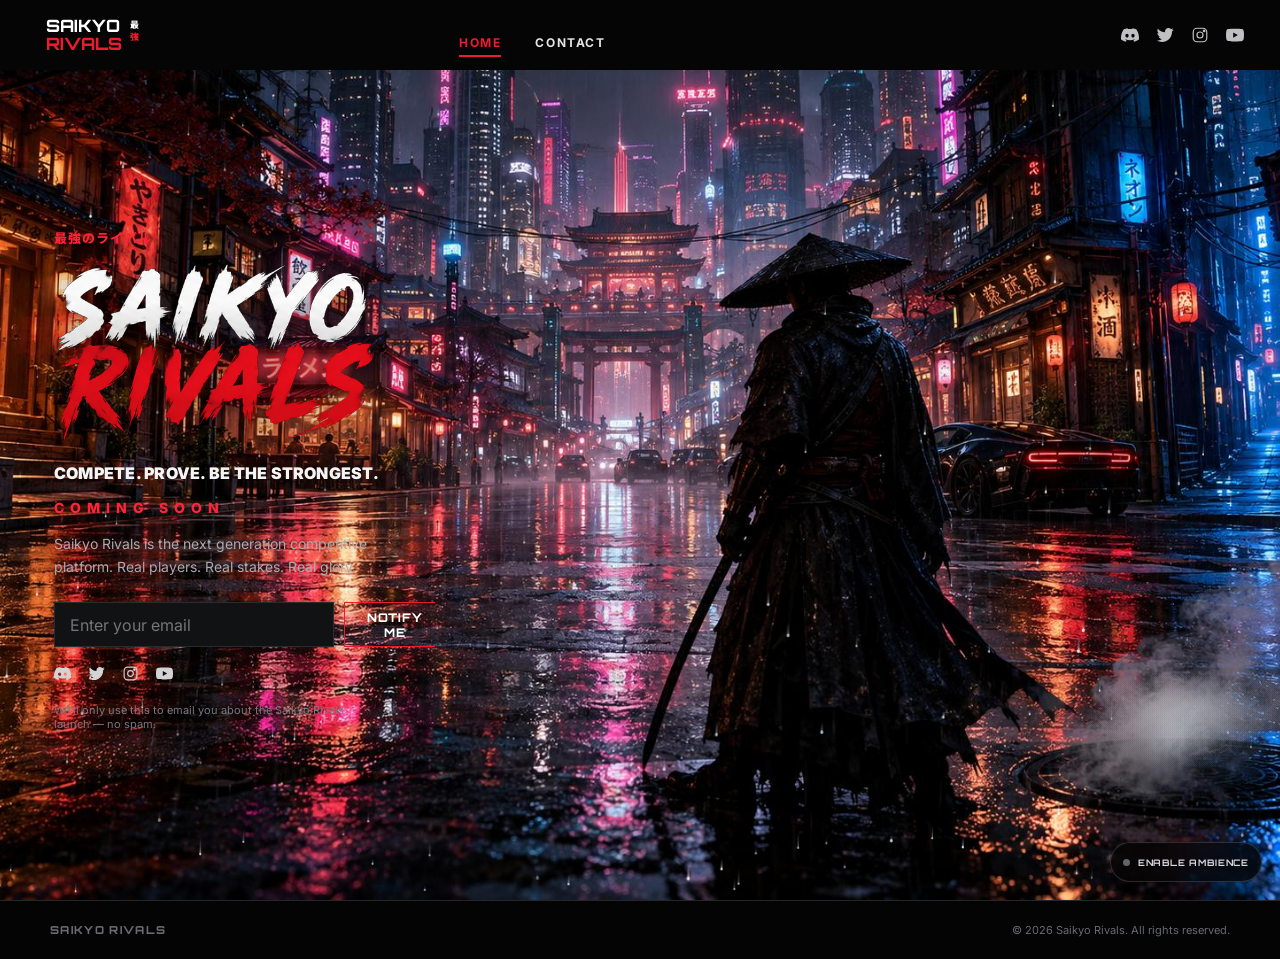
==== index.html @ 0d0c872d "Use burgundy dead-tube red neon failures" ====
<!DOCTYPE html>
<html lang="en">
<head>
<meta name="google-site-verification" content="t-XnEfJI1fDgk562H7WZoyQpV3RBqhFiQuw1V41y5tQ" />

<meta charset="UTF-8">
<meta name="viewport" content="width=device-width,initial-scale=1.0">
<title>Saikyo Rivals — Coming Soon</title>
<link rel="icon" href="/favicon.ico" sizes="any">
<link rel="icon" type="image/png" sizes="32x32" href="/favicon-32x32.png">
<link rel="icon" type="image/png" sizes="16x16" href="/favicon-16x16.png">
<link rel="apple-touch-icon" sizes="180x180" href="/apple-touch-icon.png">
<meta name="description" content="Saikyo Rivals is the next generation competitive platform. Compete. Prove. Be the strongest.">
<link rel="canonical" href="https://saikyo-rivals.com/">
<meta property="og:type" content="website"><meta property="og:title" content="Saikyo Rivals — Coming Soon"><meta property="og:description" content="Compete. Prove. Be the strongest."><meta property="og:image" content="https://saikyo-rivals.com/hero-bg.jpg?v=4571c171"><meta property="og:url" content="https://saikyo-rivals.com/">
<link rel="preconnect" href="https://fonts.googleapis.com"><link rel="preconnect" href="https://fonts.gstatic.com" crossorigin>
<link href="https://fonts.googleapis.com/css2?family=Inter:wght@400;500;600;700;800;900&family=Noto+Sans+JP:wght@700;900&family=Orbitron:wght@600;700;800;900&display=swap" rel="stylesheet">
<style>
:root{--bg:#040404;--panel:#050505;--white:#f5f5f5;--muted:#9b9ca2;--red:#ed1b2f;--red2:#ff2439;--line:#25262a}
*{box-sizing:border-box}html,body{margin:0;min-height:100%;background:var(--bg);color:var(--white)}body{font-family:Inter,system-ui,sans-serif;overflow-x:hidden}a{color:inherit;text-decoration:none}button,input{font:inherit}
.page{min-height:100svh;background:#050505;position:relative;overflow:hidden}.topbar{height:70px;display:grid;grid-template-columns:34% 66%;align-items:center;position:relative;z-index:20;background:#050505}.brand-mini{padding-left:46px;display:flex;align-items:flex-start;gap:8px;font-family:Orbitron,sans-serif;font-weight:800;line-height:.88;font-size:17px}.brand-mini .words{display:flex;flex-direction:column}.brand-mini .saikyo{color:#fff}.brand-mini .rivals{color:var(--red);margin-top:3px}.brand-mini .jp{font-family:'Noto Sans JP',sans-serif;font-size:9px;line-height:1.35;color:#fff}.brand-mini .jp span{display:block;color:var(--red)}
.nav-wrap{height:100%;display:flex;align-items:center;justify-content:space-between;padding:0 36px 0 24px}.nav{display:flex;gap:34px;align-items:center}.nav a{font-size:12px;font-weight:700;letter-spacing:.13em;text-transform:uppercase;color:#e4e4e6;padding:25px 0 10px;position:relative}.nav a.active{color:var(--red)}.nav a.active:after{content:"";position:absolute;left:0;right:0;bottom:3px;height:2px;background:var(--red)}.social{display:flex;gap:17px}.social a{color:#d5d5d8;opacity:.9;display:flex}.social a:hover{color:var(--red2);opacity:1}.social svg{width:18px;height:18px}
.hero{min-height:calc(100svh - 70px);display:grid;grid-template-columns:34% 66%;position:relative}.left{background:transparent;position:relative;z-index:8;padding:0 54px;display:flex;flex-direction:column;justify-content:center;overflow:hidden}.kanji-side{position:absolute;left:9px;top:9%;font-family:'Noto Sans JP';writing-mode:vertical-rl;color:rgba(227,27,46,.12);font-weight:900;font-size:18px;letter-spacing:.12em}.kanji-big{position:absolute;left:15px;top:28%;font-family:'Noto Sans JP';color:rgba(227,27,46,.08);font-size:43px;font-weight:900}
.kicker{font-family:'Noto Sans JP';font-size:13px;letter-spacing:.08em;color:var(--red2);font-weight:800;margin:0 0 14px}.wordmark{width:min(445px,100%);display:block;margin:0 0 20px;filter:drop-shadow(0 7px 18px rgba(0,0,0,.42))}.tagline{font-weight:900;font-size:16px;letter-spacing:.015em;margin:0 0 16px}.coming{color:var(--red2);font-size:14px;letter-spacing:.43em;font-weight:800;margin:0 0 17px;text-transform:uppercase}.copy{font-size:14px;line-height:1.6;color:#a8abb3;max-width:425px;margin:0 0 24px}.notify{display:flex;gap:10px;max-width:420px}.notify input{height:45px;flex:1;background:#111214;border:1px solid #2a2b2f;color:#fff;padding:0 15px;outline:none}.notify input:focus{border-color:var(--red)}.notify button{height:45px;padding:0 22px;background:transparent;color:#fff;border:1px solid var(--red);font-family:Orbitron,sans-serif;font-size:12px;font-weight:800;letter-spacing:.06em;cursor:pointer}.notify button:hover{background:rgba(237,27,47,.13);box-shadow:0 0 18px rgba(237,27,47,.24)}.left-social{display:flex;gap:17px;margin-top:18px;color:#d3d3d6}.left-social span:hover,.left-social a:hover{color:var(--red2)}.left-social svg{width:17px;height:17px}.fine{font-size:11px;color:#777980;margin-top:17px}.success{display:none;font-size:12px;color:#d5d6d9;margin-top:12px;border-left:2px solid var(--red);padding-left:10px}.success.show{display:block}
.right{position:relative;overflow:hidden;background:#08090b}@media(min-width:981px){.left{grid-column:1;grid-row:1}.right{grid-column:1/-1;grid-row:1}}.photo{position:absolute;inset:0;width:100%;height:100%;object-fit:cover;object-position:56% 31%;transform:scale(1.004)}.scrim{position:absolute;inset:0;background:linear-gradient(90deg,rgba(5,5,5,.97) 0%,rgba(5,5,5,.84) 15%,rgba(5,5,5,.5) 30%,rgba(5,5,5,.12) 44%,rgba(5,5,5,0) 56%),linear-gradient(180deg,rgba(0,0,0,.06),rgba(0,0,0,.05) 62%,rgba(0,0,0,.2));pointer-events:none}.rain-canvas{position:absolute;inset:0;width:100%;height:100%;pointer-events:none;z-index:4}.mist{position:absolute;left:8%;right:8%;bottom:3%;height:17%;background:radial-gradient(ellipse at center,rgba(190,205,215,.12),transparent 70%);filter:blur(24px);z-index:3;animation:mist 11s ease-in-out infinite alternate}.reflection-shimmer{position:absolute;left:0;right:0;bottom:0;height:31%;z-index:5;pointer-events:none;background:linear-gradient(90deg,transparent 3%,rgba(255,32,68,.12) 18%,transparent 31%,rgba(67,176,255,.12) 46%,transparent 60%,rgba(255,16,74,.16) 78%,transparent 96%);mix-blend-mode:screen;filter:blur(6px);opacity:.65;animation:shimmer 3.6s ease-in-out infinite alternate}
.neon-layer{position:absolute;inset:0;pointer-events:none;z-index:6;overflow:hidden}
.neon-sign{position:absolute}
.neon-character{position:absolute;top:0;width:25%;height:100%;overflow:visible}
.neon-glow{position:absolute;inset:-8% -10%;will-change:opacity}
.neon-glow{opacity:.48;background:radial-gradient(ellipse at 50% 50%,var(--nc) 0%,var(--nc) 31%,transparent 76%);mix-blend-mode:screen;filter:blur(2px) brightness(1.2);transition:opacity 40ms linear}
.neon-dead-tube{position:absolute;inset:10% 8%;opacity:0;border-radius:38% 42% 40% 44%;background:radial-gradient(ellipse at 50% 50%,rgba(77,18,24,.98) 0%,rgba(65,13,19,.96) 38%,rgba(49,10,15,.88) 58%,transparent 74%);mix-blend-mode:multiply;filter:saturate(.72) brightness(.72);transition:opacity 70ms linear;will-change:opacity}
.neon-character.is-off .neon-glow{opacity:0}.neon-character.is-off .neon-dead-tube{opacity:1}
.neon-character.is-flickering .neon-glow{animation:neonElectricalFlicker 340ms steps(1,end)}
.neon-character.is-flickering .neon-dead-tube{animation:neonDeadTubeFlicker 340ms steps(1,end)}
@keyframes neonElectricalFlicker{0%{opacity:.48}10%{opacity:0}18%{opacity:.52}28%{opacity:.04}36%{opacity:.58}47%{opacity:0}54%{opacity:.54}63%{opacity:.08}72%{opacity:.46}100%{opacity:.48}}
@keyframes neonDeadTubeFlicker{0%,18%,36%,54%,72%,100%{opacity:0}10%,28%,47%{opacity:1}63%{opacity:.78}}
.hat-drips{position:absolute;z-index:7;left:48%;top:22%;width:28%;height:18%;pointer-events:none}.drip{position:absolute;width:3px;height:13px;border-radius:60% 60% 70% 70%;background:linear-gradient(180deg,rgba(225,244,255,.9),rgba(150,206,235,.22));filter:drop-shadow(0 0 4px rgba(190,230,255,.6));opacity:0}.drip:after{content:"";position:absolute;left:-1px;bottom:-4px;width:5px;height:5px;border-radius:50%;background:rgba(205,238,255,.75)}.d1{left:12%;top:40%;animation:drip 2.7s .2s infinite}.d2{left:32%;top:48%;animation:drip 3.1s 1.1s infinite}.d3{left:53%;top:47%;animation:drip 2.5s 1.8s infinite}.d4{left:75%;top:36%;animation:drip 3.4s .7s infinite}.d5{left:91%;top:25%;animation:drip 2.9s 2s infinite}
@keyframes shimmer{0%{transform:translateX(-1%) scaleY(.96);opacity:.48}100%{transform:translateX(1.5%) scaleY(1.05);opacity:.78}}@keyframes mist{from{transform:translateX(-2%);opacity:.18}to{transform:translateX(4%);opacity:.3}}@keyframes drip{0%,66%{opacity:0;transform:translateY(0) scaleY(.5)}69%{opacity:.9}86%{opacity:.78;transform:translateY(34px) scaleY(1.2)}100%{opacity:0;transform:translateY(48px) scaleY(.8)}}@keyframes flickerA{0%,3%,6%,8%,53%,55%,100%{opacity:.95}4%,7%,54%{opacity:.25}57%{opacity:.6}}@keyframes flickerB{0%,62%,65%,68%,100%{opacity:.9}63%,67%{opacity:.2}69%{opacity:.55}}@keyframes flickerC{0%,74%,77%,100%{opacity:.55}75%{opacity:.1}78%{opacity:.4}}
@media(max-width:980px){.topbar{grid-template-columns:1fr;height:66px}.brand-mini{padding-left:22px}.nav-wrap{display:none}.hero{grid-template-columns:1fr;min-height:auto}.left{min-height:58svh;padding:44px 24px 48px}.left:after{display:none}.right{height:58svh}.wordmark{width:min(430px,92vw)}.kanji-side,.kanji-big{display:none}.hat-drips{left:47%;top:22%;width:34%}}
@media(max-width:620px){.left{padding-top:34px}.notify{flex-direction:column}.notify button{width:100%}.tagline{font-size:14px}.right{height:52svh}.hat-drips{left:44%;width:39%}}
.lightning-flash{position:absolute;inset:0;z-index:6;pointer-events:none;opacity:0;mix-blend-mode:screen;background:radial-gradient(circle at 76% 15%,rgba(225,237,255,.42),rgba(205,224,255,.16) 26%,transparent 52%),linear-gradient(180deg,rgba(228,239,255,.19),rgba(202,220,252,.075) 38%,transparent 72%),linear-gradient(90deg,transparent 42%,rgba(195,218,255,.055) 62%,rgba(220,234,255,.11) 100%);will-change:opacity}
.lightning-flash.is-flashing{animation:saikyoLightning .56s ease-out both}
.lightning-flash.is-double{animation:saikyoLightningDouble .88s ease-out both}
@keyframes saikyoLightning{0%,100%{opacity:0}6%{opacity:.16}12%{opacity:.42}19%{opacity:.12}28%{opacity:.25}42%{opacity:.06}}
@keyframes saikyoLightningDouble{0%,100%{opacity:0}5%{opacity:.14}11%{opacity:.38}20%{opacity:.08}31%{opacity:0}43%{opacity:.12}50%{opacity:.30}60%{opacity:.07}74%{opacity:0}}
@media(prefers-reduced-motion:reduce){.reflection-shimmer,.mist,.drip{animation:none}.rain-canvas{opacity:.55}.lightning-flash{opacity:.85}.neon-layer{opacity:.72}}
.strip{position:relative;background:#050505;overflow:hidden;padding:70px 40px 60px}.strip-glow{position:absolute;left:50%;top:0;width:900px;height:340px;transform:translateX(-50%);background:radial-gradient(ellipse at 50% 0%,rgba(255,36,57,.35),rgba(255,36,57,.08) 45%,transparent 75%);pointer-events:none}
.strip-kanji{position:absolute;top:50%;transform:translateY(-50%);font-family:'Noto Sans JP';writing-mode:vertical-rl;font-weight:900;letter-spacing:.1em;color:rgba(227,27,46,.1);pointer-events:none;user-select:none}.strip-kanji-l{left:14px;font-size:88px;width:1.1em;height:2.2em}.strip-kanji-r{right:14px;font-size:58px;width:1.1em;height:3.2em}
.strip-inner{max-width:1180px;margin:0 auto;display:grid;grid-template-columns:repeat(4,1fr);position:relative;z-index:2}
.strip-item{padding:0 28px;text-align:center;position:relative}.strip-item+.strip-item:before{content:"";position:absolute;left:0;top:6px;bottom:6px;width:1px;background:var(--line)}
.strip-icon{width:64px;height:64px;color:var(--red2);margin:0 auto 16px;display:block}
.strip-item h3{margin:0 0 8px;font-size:14px;font-weight:800;letter-spacing:.09em;text-transform:uppercase;color:#fff}
.strip-item p{margin:0;font-size:12.5px;line-height:1.55;color:var(--muted)}
@media(max-width:820px){.strip{padding:44px 24px}.strip-inner{grid-template-columns:1fr 1fr;row-gap:34px}.strip-item+.strip-item:before{display:none}.strip-kanji{display:none}}
@media(max-width:480px){.strip-inner{grid-template-columns:1fr}}

.manhole-steam{position:absolute;left:64.1%;top:73.5%;width:11%;height:18%;z-index:7;pointer-events:none;overflow:visible;filter:blur(.2px)}
.steam-wisp{position:absolute;bottom:0;left:50%;width:32%;height:70%;opacity:0;border-radius:50%;background:radial-gradient(ellipse at 50% 75%,rgba(220,232,236,.24) 0%,rgba(202,218,224,.14) 30%,rgba(185,204,211,.06) 52%,transparent 74%);filter:blur(7px);mix-blend-mode:screen;transform-origin:50% 100%;will-change:transform,opacity}
.steam-wisp.s1{margin-left:-28%;animation:steamRiseA 5.8s ease-out infinite}
.steam-wisp.s2{margin-left:-4%;width:27%;height:62%;animation:steamRiseB 6.7s 1.8s ease-out infinite}
.steam-wisp.s3{margin-left:-40%;width:24%;height:58%;animation:steamRiseC 7.4s 3.7s ease-out infinite}
@keyframes steamRiseA{0%,12%{opacity:0;transform:translate3d(0,8%,0) scale(.62,.45)}22%{opacity:.34}62%{opacity:.18;transform:translate3d(-18%,-48%,0) scale(1.05,1.3)}100%{opacity:0;transform:translate3d(18%,-108%,0) scale(1.45,1.8)}}
@keyframes steamRiseB{0%,10%{opacity:0;transform:translate3d(0,10%,0) scale(.55,.42)}24%{opacity:.28}64%{opacity:.16;transform:translate3d(22%,-52%,0) scale(1.08,1.34)}100%{opacity:0;transform:translate3d(-12%,-112%,0) scale(1.5,1.9)}}
@keyframes steamRiseC{0%,14%{opacity:0;transform:translate3d(0,8%,0) scale(.58,.44)}28%{opacity:.24}66%{opacity:.14;transform:translate3d(-12%,-46%,0) scale(1.02,1.28)}100%{opacity:0;transform:translate3d(24%,-102%,0) scale(1.42,1.76)}}
@media(prefers-reduced-motion:reduce){.steam-wisp{animation:none!important;opacity:.08}}
.site-footer{background:#040404;border-top:1px solid var(--line);padding:22px 40px}
.footer-inner{max-width:1180px;margin:0 auto;display:flex;justify-content:space-between;align-items:center;flex-wrap:wrap;gap:10px}
.footer-brand{font-family:Orbitron,sans-serif;font-weight:800;font-size:11px;letter-spacing:.12em;color:#6a6b70}
.footer-copy{font-size:11px;color:#6a6b70}
@media(max-width:480px){.footer-inner{flex-direction:column;text-align:center}}

</style>
<link rel="stylesheet" href="smoke-v2.css">
<link rel="stylesheet" href="ambient.css">
<link rel="preload" as="image" href="/contact-background-clean.webp?v=d5654cda">
</head>
<body>
<div class="page">
<header class="topbar">
<a class="brand-mini" href="/" aria-label="Saikyo Rivals home"><span class="words"><span class="saikyo">SAIKYO</span><span class="rivals">RIVALS</span></span><span class="jp">最<span>強</span></span></a>
<div class="nav-wrap"><nav class="nav" aria-label="Main navigation"><a class="active" href="/" aria-current="page">Home</a><a href="/contact.html?scene=v7&art=d5654cda">Contact</a></nav><div class="social"><a href="#" aria-label="Discord"><svg viewBox="0 0 24 24" fill="currentColor"><path d="M20.317 4.369a19.79 19.79 0 0 0-4.885-1.515.074.074 0 0 0-.079.037c-.21.375-.444.864-.608 1.25a18.27 18.27 0 0 0-5.487 0 12.64 12.64 0 0 0-.617-1.25.077.077 0 0 0-.079-.037A19.736 19.736 0 0 0 3.677 4.37a.07.07 0 0 0-.032.027C.533 9.045-.32 13.579.099 18.057a.082.082 0 0 0 .031.056 19.9 19.9 0 0 0 5.993 3.03.078.078 0 0 0 .084-.028c.462-.63.874-1.295 1.226-1.994a.076.076 0 0 0-.041-.106 13.1 13.1 0 0 1-1.872-.892.077.077 0 0 1-.008-.128c.126-.094.252-.192.372-.291a.074.074 0 0 1 .077-.01c3.928 1.793 8.18 1.793 12.061 0a.073.073 0 0 1 .078.01c.12.099.246.198.373.292a.077.077 0 0 1-.006.127 12.3 12.3 0 0 1-1.873.892.076.076 0 0 0-.04.107c.36.698.772 1.362 1.225 1.993a.076.076 0 0 0 .084.028 19.84 19.84 0 0 0 6.002-3.03.077.077 0 0 0 .032-.055c.5-5.177-.838-9.673-3.548-13.66a.06.06 0 0 0-.031-.028ZM8.02 15.331c-1.182 0-2.157-1.085-2.157-2.419 0-1.333.955-2.418 2.157-2.418 1.211 0 2.176 1.094 2.157 2.418 0 1.334-.955 2.419-2.157 2.419Zm7.974 0c-1.183 0-2.157-1.085-2.157-2.419 0-1.333.955-2.418 2.157-2.418 1.21 0 2.176 1.094 2.157 2.418 0 1.334-.946 2.419-2.157 2.419Z"/></svg></a><a href="https://x.com/saikyorivals" target="_blank" rel="noopener" aria-label="X"><svg viewBox="0 0 24 24" fill="currentColor"><path d="M23.643 4.937c-.835.37-1.732.62-2.675.733.962-.576 1.7-1.49 2.048-2.578-.9.534-1.897.922-2.958 1.13-.85-.904-2.06-1.47-3.4-1.47-2.572 0-4.658 2.086-4.658 4.66 0 .364.042.718.12 1.06-3.873-.195-7.304-2.05-9.602-4.868-.4.69-.63 1.49-.63 2.342 0 1.616.823 3.043 2.072 3.878-.764-.025-1.482-.234-2.11-.583v.06c0 2.257 1.605 4.14 3.737 4.568-.392.106-.803.162-1.227.162-.3 0-.593-.028-.877-.082.593 1.85 2.313 3.198 4.352 3.234-1.595 1.25-3.604 1.995-5.786 1.995-.376 0-.747-.022-1.112-.065 2.062 1.323 4.51 2.093 7.14 2.093 8.57 0 13.255-7.098 13.255-13.254 0-.2-.005-.402-.014-.602.91-.658 1.7-1.477 2.323-2.41z"/></svg></a><a href="https://instagram.com/saikyorivals" target="_blank" rel="noopener" aria-label="Instagram"><svg viewBox="0 0 24 24" fill="none" stroke="currentColor" stroke-width="1.6"><rect x="3" y="3" width="18" height="18" rx="5"/><circle cx="12" cy="12" r="4"/><circle cx="17.5" cy="6.5" r="1"/></svg></a><a href="#" aria-label="YouTube"><svg viewBox="0 0 24 24" fill="currentColor"><path d="M23.5 6.2a3 3 0 0 0-2.1-2.1C19.6 3.5 12 3.5 12 3.5s-7.6 0-9.4.6A3 3 0 0 0 .5 6.2 31.6 31.6 0 0 0 0 12a31.6 31.6 0 0 0 .5 5.8 3 3 0 0 0 2.1 2.1c1.8.6 9.4.6 9.4.6s7.6 0 9.4-.6a3 3 0 0 0 2.1-2.1A31.6 31.6 0 0 0 24 12a31.6 31.6 0 0 0-.5-5.8ZM9.6 15.5V8.5L15.8 12l-6.2 3.5Z"/></svg></a></div></div>
</header>
<main class="hero">
<section class="left">
<div class="kanji-side">最高</div><div class="kanji-big">最</div>
<p class="kicker">最強のライバル</p>
<img class="wordmark" src="wordmark.png" alt="Saikyo Rivals">
<p class="tagline">COMPETE. PROVE. BE THE STRONGEST.</p>
<p class="coming">COMING SOON</p>
<p class="copy">Saikyo Rivals is the next generation competitive platform. Real players. Real stakes. Real glory.</p>
<form class="notify" id="notifyForm"><input id="emailInput" type="email" autocomplete="email" placeholder="Enter your email" aria-label="Email address" required><button type="submit">NOTIFY ME</button></form>
<div class="left-social"><span><svg viewBox="0 0 24 24" fill="currentColor"><path d="M20.317 4.369a19.79 19.79 0 0 0-4.885-1.515.074.074 0 0 0-.079.037c-.21.375-.444.864-.608 1.25a18.27 18.27 0 0 0-5.487 0 12.64 12.64 0 0 0-.617-1.25.077.077 0 0 0-.079-.037A19.736 19.736 0 0 0 3.677 4.37a.07.07 0 0 0-.032.027C.533 9.045-.32 13.579.099 18.057a.082.082 0 0 0 .031.056 19.9 19.9 0 0 0 5.993 3.03.078.078 0 0 0 .084-.028c.462-.63.874-1.295 1.226-1.994a.076.076 0 0 0-.041-.106 13.1 13.1 0 0 1-1.872-.892.077.077 0 0 1-.008-.128c.126-.094.252-.192.372-.291a.074.074 0 0 1 .077-.01c3.928 1.793 8.18 1.793 12.061 0a.073.073 0 0 1 .078.01c.12.099.246.198.373.292a.077.077 0 0 1-.006.127 12.3 12.3 0 0 1-1.873.892.076.076 0 0 0-.04.107c.36.698.772 1.362 1.225 1.993a.076.076 0 0 0 .084.028 19.84 19.84 0 0 0 6.002-3.03.077.077 0 0 0 .032-.055c.5-5.177-.838-9.673-3.548-13.66a.06.06 0 0 0-.031-.028ZM8.02 15.331c-1.182 0-2.157-1.085-2.157-2.419 0-1.333.955-2.418 2.157-2.418 1.211 0 2.176 1.094 2.157 2.418 0 1.334-.955 2.419-2.157 2.419Zm7.974 0c-1.183 0-2.157-1.085-2.157-2.419 0-1.333.955-2.418 2.157-2.418 1.21 0 2.176 1.094 2.157 2.418 0 1.334-.946 2.419-2.157 2.419Z"/></svg></span><a href="https://x.com/saikyorivals" target="_blank" rel="noopener" aria-label="X"><svg viewBox="0 0 24 24" fill="currentColor"><path d="M23.643 4.937c-.835.37-1.732.62-2.675.733.962-.576 1.7-1.49 2.048-2.578-.9.534-1.897.922-2.958 1.13-.85-.904-2.06-1.47-3.4-1.47-2.572 0-4.658 2.086-4.658 4.66 0 .364.042.718.12 1.06-3.873-.195-7.304-2.05-9.602-4.868-.4.69-.63 1.49-.63 2.342 0 1.616.823 3.043 2.072 3.878-.764-.025-1.482-.234-2.11-.583v.06c0 2.257 1.605 4.14 3.737 4.568-.392.106-.803.162-1.227.162-.3 0-.593-.028-.877-.082.593 1.85 2.313 3.198 4.352 3.234-1.595 1.25-3.604 1.995-5.786 1.995-.376 0-.747-.022-1.112-.065 2.062 1.323 4.51 2.093 7.14 2.093 8.57 0 13.255-7.098 13.255-13.254 0-.2-.005-.402-.014-.602.91-.658 1.7-1.477 2.323-2.41z"/></svg></a><a href="https://instagram.com/saikyorivals" target="_blank" rel="noopener" aria-label="Instagram"><svg viewBox="0 0 24 24" fill="none" stroke="currentColor" stroke-width="1.6"><rect x="3" y="3" width="18" height="18" rx="5"/><circle cx="12" cy="12" r="4"/><circle cx="17.5" cy="6.5" r="1"/></svg></a><span><svg viewBox="0 0 24 24" fill="currentColor"><path d="M23.5 6.2a3 3 0 0 0-2.1-2.1C19.6 3.5 12 3.5 12 3.5s-7.6 0-9.4.6A3 3 0 0 0 .5 6.2 31.6 31.6 0 0 0 0 12a31.6 31.6 0 0 0 .5 5.8 3 3 0 0 0 2.1 2.1c1.8.6 9.4.6 9.4.6s7.6 0 9.4-.6a3 3 0 0 0 2.1-2.1A31.6 31.6 0 0 0 24 12a31.6 31.6 0 0 0-.5-5.8ZM9.6 15.5V8.5L15.8 12l-6.2 3.5Z"/></svg></span></div>
<p class="fine">We'll only use this to email you about the Saikyo Rivals launch — no spam.</p>
<p class="success" id="formSuccess">Thanks — you're on the list! We'll email you when Saikyo Rivals launches.</p>
</section>
<section class="right" aria-label="Rain-soaked Neo-Tokyo street with a lone ronin">
<img class="photo" src="hero-bg.jpg?v=4571c171" alt="A silhouetted ronin in a rain-soaked neon city street">
<div class="neon-layer" aria-hidden="true">
<div class="neon-sign neon-sign--red" data-neon="red-ramen" data-sx="24.15" data-sy="33.35" data-sw="7.10" data-sh="4.35" style="--nc:#ff3a45">
    <span class="neon-character" style="left:0%"><span class="neon-dead-tube"></span><span class="neon-glow"></span></span>
    <span class="neon-character" style="left:25%"><span class="neon-dead-tube"></span><span class="neon-glow"></span></span>
    <span class="neon-character" style="left:50%"><span class="neon-dead-tube"></span><span class="neon-glow"></span></span>
    <span class="neon-character" style="left:75%"><span class="neon-dead-tube"></span><span class="neon-glow"></span></span>
  </div>
</div>

<div class="hat-drips" aria-hidden="true"><i class="drip d1"></i><i class="drip d2"></i><i class="drip d3"></i><i class="drip d4"></i><i class="drip d5"></i></div>
<div class="lightning-flash" aria-hidden="true"></div>
<div class="manhole-steam" aria-hidden="true"><i class="steam-wisp s1"></i><i class="steam-wisp s2"></i><i class="steam-wisp s3"></i></div>
<canvas id="rainCanvas" class="rain-canvas" aria-hidden="true"></canvas>
<button id="ambientSoundToggle" class="sound-toggle" type="button" aria-pressed="false"><span class="sound-dot" aria-hidden="true"></span><span class="sound-label">Enable ambience</span></button>
</section>
</main>
</div>
<footer class="site-footer">
<div class="footer-inner">
<span class="footer-brand">SAIKYO RIVALS</span>
<span class="footer-copy">© <span id="year">2026</span> Saikyo Rivals. All rights reserved.</span>
</div>
</footer>
<script>
document.getElementById('year').textContent=new Date().getFullYear();
const form=document.getElementById('notifyForm'),success=document.getElementById('formSuccess'),emailInput=document.getElementById('emailInput'),notifyBtn=form.querySelector('button');const NOTIFY_URL='https://script.google.com/macros/s/AKfycbyeswUX3bjvkjU8Dl_DephK_klTOfjk7kUVhUxCraN10cBIfr-KHHYQ0Ab0NCW-UrZpbw/exec';form.addEventListener('submit',e=>{e.preventDefault();const email=emailInput.value.trim();if(!email)return;notifyBtn.disabled=true;fetch(NOTIFY_URL,{method:'POST',body:new URLSearchParams({email})}).then(r=>r.json()).then(data=>{if(data.result==='success'){success.textContent="Thanks — you're on the list! We'll email you when Saikyo Rivals launches.";success.classList.add('show');form.reset();}else{success.textContent='Something went wrong — please try again.';success.classList.add('show');}}).catch(()=>{success.textContent='Something went wrong — please check your connection and try again.';success.classList.add('show');}).finally(()=>{notifyBtn.disabled=false;});});
const reduced=false;
if(!reduced){
const rain=document.getElementById('rainCanvas'),rc=rain.getContext('2d');let W=0,H=0,dpr=1,drops=[];
function resize(){const r=rain.getBoundingClientRect();dpr=Math.min(window.devicePixelRatio||1,2);W=r.width;H=r.height;rain.width=W*dpr;rain.height=H*dpr;rain.style.width=W+'px';rain.style.height=H+'px';rc.setTransform(dpr,0,0,dpr,0,0);drops=Array.from({length:Math.max(120,Math.round(W/7))},()=>makeDrop(true));}
function makeDrop(initial=false){return{x:Math.random()*W,y:initial?Math.random()*H:-20-Math.random()*H*.25,len:5+Math.random()*12,w:.7+Math.random()*1.3,s:300+Math.random()*520,alpha:.18+Math.random()*.52,wind:-22-Math.random()*18};}
let last=performance.now();function frame(now){const dt=Math.min((now-last)/1000,.035);last=now;rc.clearRect(0,0,W,H);
for(let i=0;i<drops.length;i++){let d=drops[i];d.y+=d.s*dt;d.x+=d.wind*dt;if(d.y>H){drops[i]=makeDrop(false);d=drops[i]}if(d.x<-20)d.x=W+10;
const g=rc.createLinearGradient(d.x,d.y-d.len,d.x,d.y);g.addColorStop(0,'rgba(190,225,245,0)');g.addColorStop(.55,`rgba(210,238,255,${d.alpha*.45})`);g.addColorStop(1,`rgba(230,248,255,${d.alpha})`);rc.strokeStyle=g;rc.lineWidth=d.w;rc.lineCap='round';rc.beginPath();rc.moveTo(d.x-d.wind*.012,d.y-d.len);rc.lineTo(d.x,d.y);rc.stroke();rc.fillStyle=`rgba(235,250,255,${Math.min(.8,d.alpha+.18)})`;rc.beginPath();rc.ellipse(d.x,d.y,Math.max(.8,d.w*.75),Math.max(1.2,d.w),0,0,Math.PI*2);rc.fill();}
requestAnimationFrame(frame)}resize();window.addEventListener('resize',resize);requestAnimationFrame(frame);
}
</script>
<script>
(() => {
  
  const flash = document.querySelector('.right .lightning-flash');
  if (!flash) return;
  let timer = 0;
  const schedule = () => {
    const delay = 9000 + Math.random() * 15000;
    timer = window.setTimeout(() => {
      flash.classList.remove('is-flashing','is-double');
      void flash.offsetWidth;
      flash.classList.add(Math.random() < .32 ? 'is-double' : 'is-flashing');
      window.setTimeout(() => {
        flash.classList.remove('is-flashing','is-double');
        schedule();
      }, 950);
    }, delay);
  };
  schedule();
  window.addEventListener('pagehide', () => window.clearTimeout(timer), {once:true});
})();
</script>
<script>
(() => {
  const stage=document.querySelector('.right'),photo=document.querySelector('.photo'),layer=document.querySelector('.neon-layer');
  if(!stage||!photo||!layer)return;
  const signs=[...layer.querySelectorAll('[data-neon]')];
  const OBJ_POS_X=.56,OBJ_POS_Y=.31,IMG_SCALE=1.004;
  function layoutNeon(){
    const cw=stage.clientWidth,ch=stage.clientHeight,iw=photo.naturalWidth,ih=photo.naturalHeight;
    if(!cw||!ch||!iw||!ih)return;
    const scale=Math.max(cw/iw,ch/ih)*IMG_SCALE,dw=iw*scale,dh=ih*scale;
    const offsetX=(cw-dw)*OBJ_POS_X,offsetY=(ch-dh)*OBJ_POS_Y;
    signs.forEach(el=>{
      const sx=parseFloat(el.dataset.sx)/100,sy=parseFloat(el.dataset.sy)/100,sw=parseFloat(el.dataset.sw)/100,sh=parseFloat(el.dataset.sh)/100;
      const signLeft=offsetX+sx*dw,signTop=offsetY+sy*dh,signWidth=sw*dw,signHeight=sh*dh;
      el.style.left=signLeft+'px';el.style.top=signTop+'px';el.style.width=signWidth+'px';el.style.height=signHeight+'px';
    });
  }
  const relayoutNeon=()=>requestAnimationFrame(()=>requestAnimationFrame(layoutNeon));
  if(photo.complete&&photo.naturalWidth)relayoutNeon();else photo.addEventListener('load',relayoutNeon,{once:true});
  window.addEventListener('resize',relayoutNeon);
  window.addEventListener('orientationchange',relayoutNeon);
  window.visualViewport?.addEventListener('resize',relayoutNeon);
  document.addEventListener('visibilitychange',relayoutNeon);
  const wait=ms=>new Promise(r=>setTimeout(r,ms));
  const random=(min,max)=>Math.floor(Math.random()*(max-min+1))+min;
  function pickCharacters(el,count){
    const pool=[...el.querySelectorAll('.neon-character')],picked=[];
    while(pool.length&&picked.length<count)picked.push(pool.splice(random(0,pool.length-1),1)[0]);
    return picked;
  }
  async function characterFailure(el,count){
    const targets=pickCharacters(el,count);
    if(!targets.length)return;
    window.saikyoAmbient?.neon?.('flicker');
    targets.forEach(char=>char.classList.add('is-flickering'));
    await wait(340);
    targets.forEach(char=>char.classList.remove('is-flickering'));
    window.saikyoAmbient?.neon?.('off');
    targets.forEach(char=>char.classList.add('is-off'));
    await wait(random(500,1450));
    window.saikyoAmbient?.neon?.('ignite');
    targets.forEach(char=>char.classList.remove('is-off'));
  }
  async function wholeFailure(el){
    const targets=[...el.querySelectorAll('.neon-character')];
    window.saikyoAmbient?.neon?.('flicker');
    targets.forEach(char=>char.classList.add('is-flickering'));
    await wait(320);
    targets.forEach(char=>char.classList.remove('is-flickering'));
    window.saikyoAmbient?.neon?.('off');
    targets.forEach(char=>char.classList.add('is-off'));
    await wait(random(750,1850));
    window.saikyoAmbient?.neon?.('ignite');
    targets.forEach(char=>char.classList.remove('is-off'));
    await wait(90);
    targets.forEach(char=>char.classList.add('is-off'));
    await wait(70);
    targets.forEach(char=>char.classList.remove('is-off'));
  }
  function schedule(el){
    let firstRun=true;
    const run=async()=>{
      await wait(firstRun?random(2200,4200):random(9000,24000));
      firstRun=false;
      if(document.hidden)return run();
      const roll=Math.random();
      if(roll<.65)await characterFailure(el,1);
      else if(roll<.90)await characterFailure(el,2);
      else await wholeFailure(el);
      run();
    };
    run();
  }
  signs.forEach(schedule);
})();
</script>
<script src="ambient.js?v=10" defer></script>
<script src="smoke.js?v=10" defer></script>
<style>
/* Travel toward East Alley, then blend into its ACTUAL new destination image. */
#contact-travel{
  position:fixed;inset:0;z-index:999;background:#03060b url('/hero-bg.jpg?v=4571c171') center/cover no-repeat;
  pointer-events:none;opacity:0;transform:scale(1);transform-origin:76% 54%;
  transition:transform .87s cubic-bezier(.19,.8,.22,1),opacity .2s ease;
}
#contact-travel.is-travelling{opacity:1;transform:scale(3.3)}
#contact-arrival{
  position:fixed;inset:0;z-index:1000;pointer-events:none;opacity:0;
  background-color:#07111d;background-image:var(--saikyo-contact-art,url('/contact-background-clean.webp?v=d5654cda'));background-position:52% 48%;background-size:cover;background-repeat:no-repeat;
  transition:opacity .43s ease;
}
#contact-arrival.is-arriving{opacity:1}
#contact-travel:after{
  content:"EAST ALLEY  /  COMMUNICATIONS";position:absolute;left:64%;top:43%;
  padding:9px 13px;color:#ff98b2;font:800 13px/1.3 Orbitron,sans-serif;letter-spacing:.13em;
  border:1px solid rgba(255,87,132,.7);background:rgba(7,3,15,.75);box-shadow:0 0 38px rgba(255,46,111,.48);
}
@media(max-width:980px){
  .topbar{height:auto;min-height:66px;display:flex;flex-wrap:wrap;gap:8px;padding:12px 18px}
  .brand-mini{padding-left:0}
  .nav-wrap{display:flex;justify-content:flex-start;width:100%;height:auto;padding:0}
  .nav{gap:28px}.nav a{padding:10px 0}
  .social{display:none}
}
@media(prefers-reduced-motion:reduce){#contact-travel,#contact-arrival{display:none!important}}
</style>
<div id="contact-travel" aria-hidden="true"></div>
<div id="contact-arrival" aria-hidden="true"></div>
<script>
(() => {
  const link = document.querySelector('nav a[href^="/contact.html"]');
  const travel = document.getElementById('contact-travel');
  const arrival = document.getElementById('contact-arrival');
  if (!link || !travel || !arrival) return;

  const destinationUrl = '/contact-background-clean.webp?v=d5654cda';
  const destination = new Image();
  destination.decoding = 'async';

  const destinationReady = new Promise((resolve) => {
    let settled = false;
    const finish = (ok) => {
      if (settled) return;
      settled = true;
      resolve(ok);
    };
    destination.onload = async () => {
      try {
        if (destination.decode) await destination.decode();
      } catch (_) {}
      finish(true);
    };
    destination.onerror = () => finish(false);
    destination.src = destinationUrl;
    if (destination.complete && destination.naturalWidth) {
      Promise.resolve(destination.decode ? destination.decode().catch(() => {}) : undefined)
        .then(() => finish(true));
    }
  });

  const wait = (ms) => new Promise((resolve) => window.setTimeout(resolve, ms));

  link.addEventListener('click', async (event) => {
    if (event.button || event.metaKey || event.ctrlKey || event.shiftKey || event.altKey ||
        window.matchMedia('(prefers-reduced-motion: reduce)').matches) return;

    event.preventDefault();
    travel.classList.add('is-travelling');

    // Do not reveal or enter Contact until the approved East Alley image is
    // genuinely available in this browser. A timeout prevents a dead-end if
    // the network request itself fails.
    const [, imageReady] = await Promise.all([
      wait(560),
      Promise.race([destinationReady, wait(4000).then(() => false)])
    ]);

    if (imageReady) {
      arrival.style.backgroundImage = 'url("' + destinationUrl + '")';
      arrival.classList.add('is-arriving');
      await wait(430);
    }

    window.location.assign(link.href);
  });
})();
</script>
</body></html>
---- smoke-v2.css ----
/* The legacy CSS wisp plume is intentionally disabled.
   smoke.js is the single source of the manhole smoke animation so the
   emitter can stay anchored to the source artwork across responsive crops. */
.manhole-steam{display:none!important}
---- ambient.css ----
.sound-toggle{position:absolute;right:18px;bottom:18px;z-index:20;display:flex;align-items:center;gap:8px;min-height:40px;padding:8px 12px;border:1px solid rgba(255,255,255,.15);border-radius:999px;background:rgba(4,4,4,.64);backdrop-filter:blur(12px);color:#d7d7db;font-family:Orbitron,sans-serif;font-size:9px;font-weight:700;letter-spacing:.09em;text-transform:uppercase;cursor:pointer}.sound-toggle:hover{border-color:rgba(255,36,57,.7);color:#fff}.sound-dot{width:7px;height:7px;border-radius:50%;background:#62646b;transition:.2s}.sound-toggle.is-on .sound-dot{background:#ff2439;box-shadow:0 0 13px rgba(255,36,57,.95)}@media(max-width:620px){.sound-toggle{right:11px;bottom:11px}}
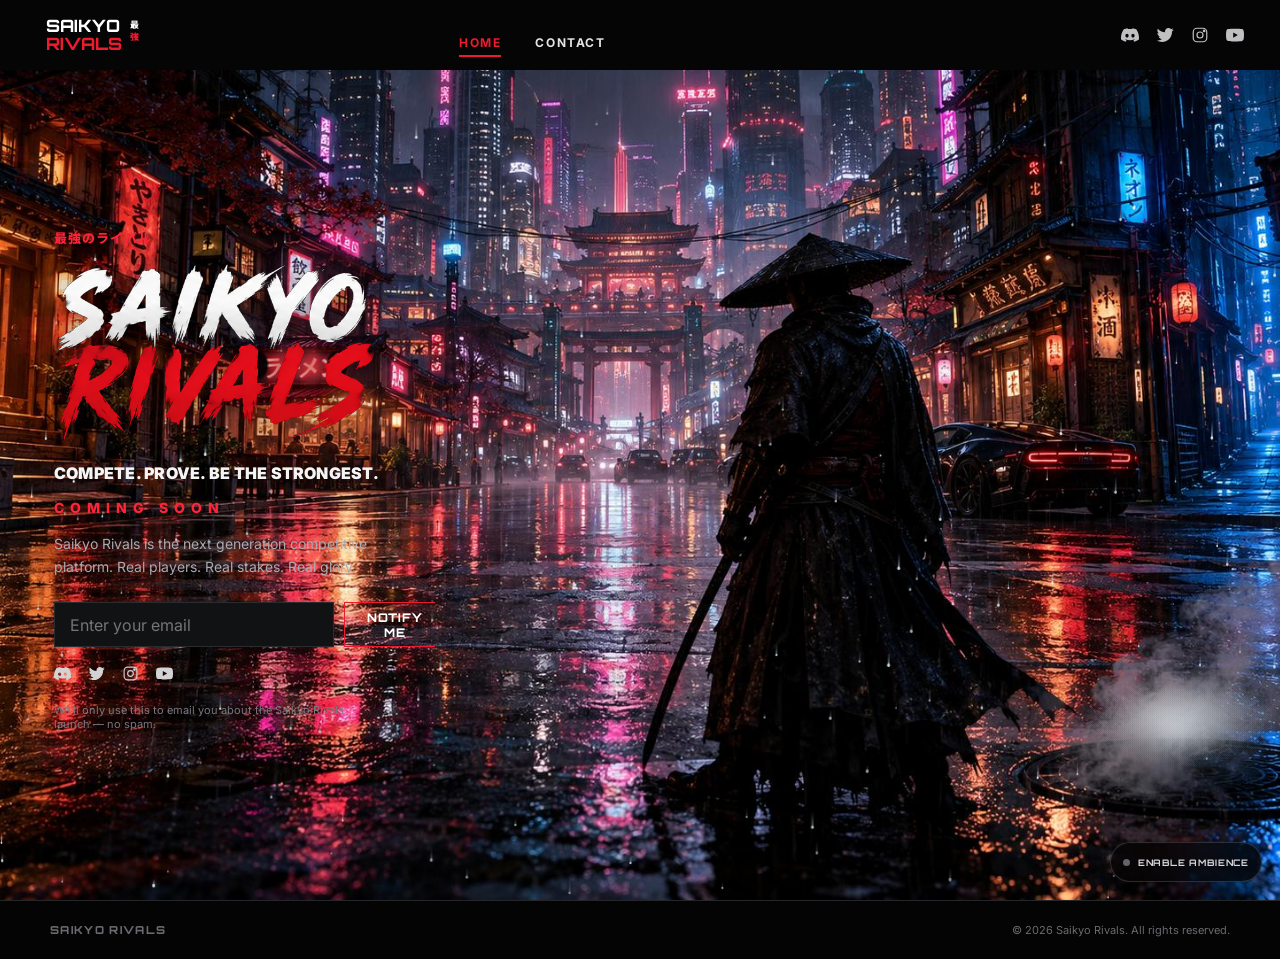
==== commit f98b1cc4: "Darken failed red neon tubes" ====
--- a/index.html
+++ b/index.html
@@ -28,7 +28,7 @@
 .neon-character{position:absolute;top:0;width:25%;height:100%;overflow:visible}
 .neon-glow{position:absolute;inset:-8% -10%;will-change:opacity}
 .neon-glow{opacity:.48;background:radial-gradient(ellipse at 50% 50%,var(--nc) 0%,var(--nc) 31%,transparent 76%);mix-blend-mode:screen;filter:blur(2px) brightness(1.2);transition:opacity 40ms linear}
-.neon-dead-tube{position:absolute;inset:10% 8%;opacity:0;border-radius:38% 42% 40% 44%;background:radial-gradient(ellipse at 50% 50%,rgba(77,18,24,.98) 0%,rgba(65,13,19,.96) 38%,rgba(49,10,15,.88) 58%,transparent 74%);mix-blend-mode:multiply;filter:saturate(.72) brightness(.72);transition:opacity 70ms linear;will-change:opacity}
+.neon-dead-tube{position:absolute;inset:10% 8%;opacity:0;border-radius:38% 42% 40% 44%;background:radial-gradient(ellipse at 50% 50%,rgba(52,10,15,.99) 0%,rgba(34,6,10,.98) 34%,rgba(20,3,6,.95) 56%,transparent 74%);mix-blend-mode:multiply;filter:saturate(.48) brightness(.42);transition:opacity 70ms linear;will-change:opacity}
 .neon-character.is-off .neon-glow{opacity:0}.neon-character.is-off .neon-dead-tube{opacity:1}
 .neon-character.is-flickering .neon-glow{animation:neonElectricalFlicker 340ms steps(1,end)}
 .neon-character.is-flickering .neon-dead-tube{animation:neonDeadTubeFlicker 340ms steps(1,end)}
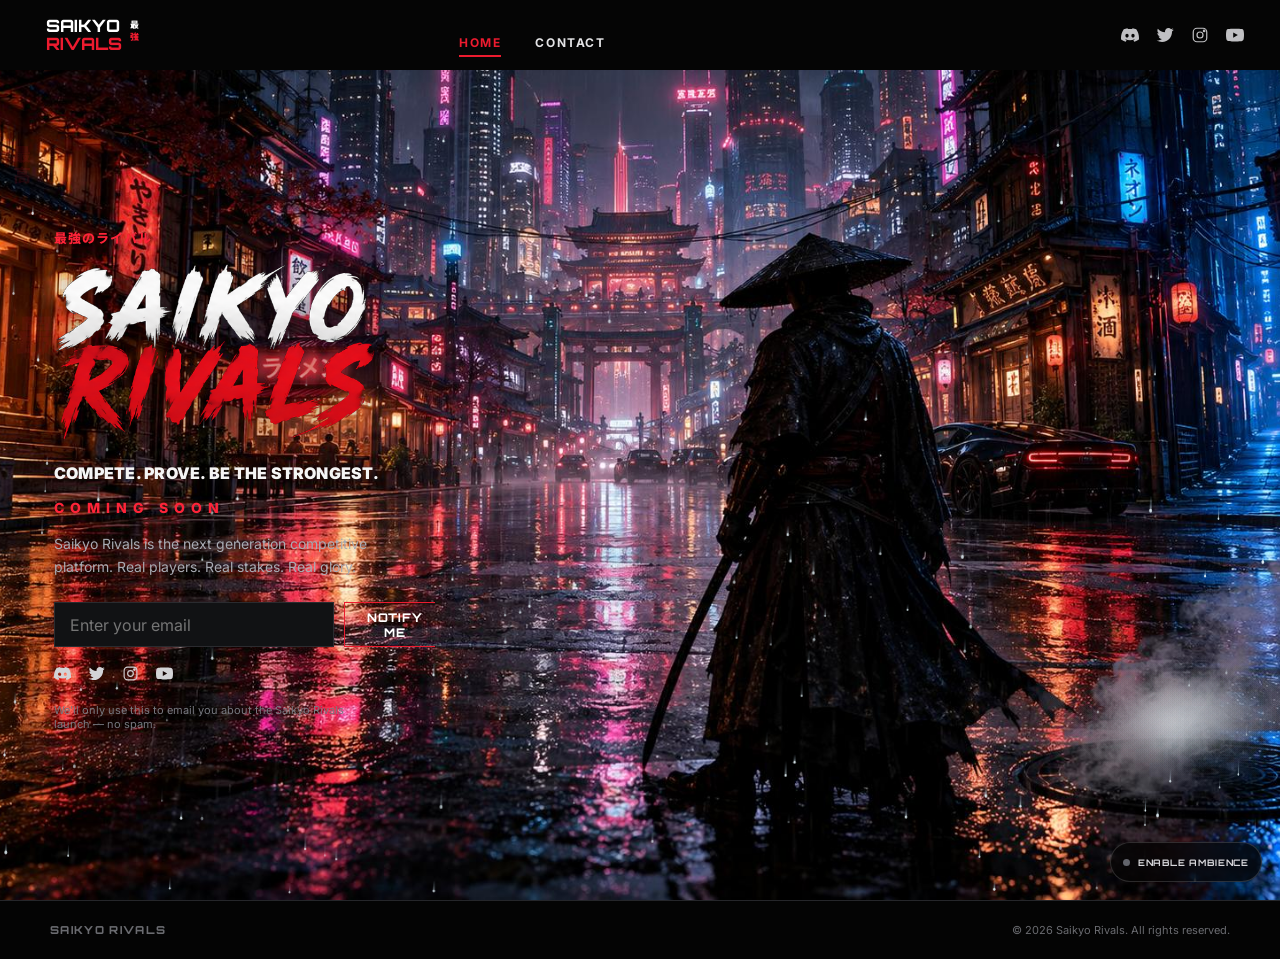
==== commit 24fd84d5: "Restore subtle burgundy neon off state" ====
--- a/index.html
+++ b/index.html
@@ -28,7 +28,7 @@
 .neon-character{position:absolute;top:0;width:25%;height:100%;overflow:visible}
 .neon-glow{position:absolute;inset:-8% -10%;will-change:opacity}
 .neon-glow{opacity:.48;background:radial-gradient(ellipse at 50% 50%,var(--nc) 0%,var(--nc) 31%,transparent 76%);mix-blend-mode:screen;filter:blur(2px) brightness(1.2);transition:opacity 40ms linear}
-.neon-dead-tube{position:absolute;inset:10% 8%;opacity:0;border-radius:38% 42% 40% 44%;background:radial-gradient(ellipse at 50% 50%,rgba(52,10,15,.99) 0%,rgba(34,6,10,.98) 34%,rgba(20,3,6,.95) 56%,transparent 74%);mix-blend-mode:multiply;filter:saturate(.48) brightness(.42);transition:opacity 70ms linear;will-change:opacity}
+.neon-dead-tube{position:absolute;inset:10% 8%;opacity:0;border-radius:38% 42% 40% 44%;background:radial-gradient(ellipse at 50% 50%,rgba(77,18,24,.98) 0%,rgba(65,13,19,.96) 38%,rgba(49,10,15,.88) 58%,transparent 74%);mix-blend-mode:multiply;filter:saturate(.68) brightness(.58);transition:opacity 70ms linear;will-change:opacity}
 .neon-character.is-off .neon-glow{opacity:0}.neon-character.is-off .neon-dead-tube{opacity:1}
 .neon-character.is-flickering .neon-glow{animation:neonElectricalFlicker 340ms steps(1,end)}
 .neon-character.is-flickering .neon-dead-tube{animation:neonDeadTubeFlicker 340ms steps(1,end)}
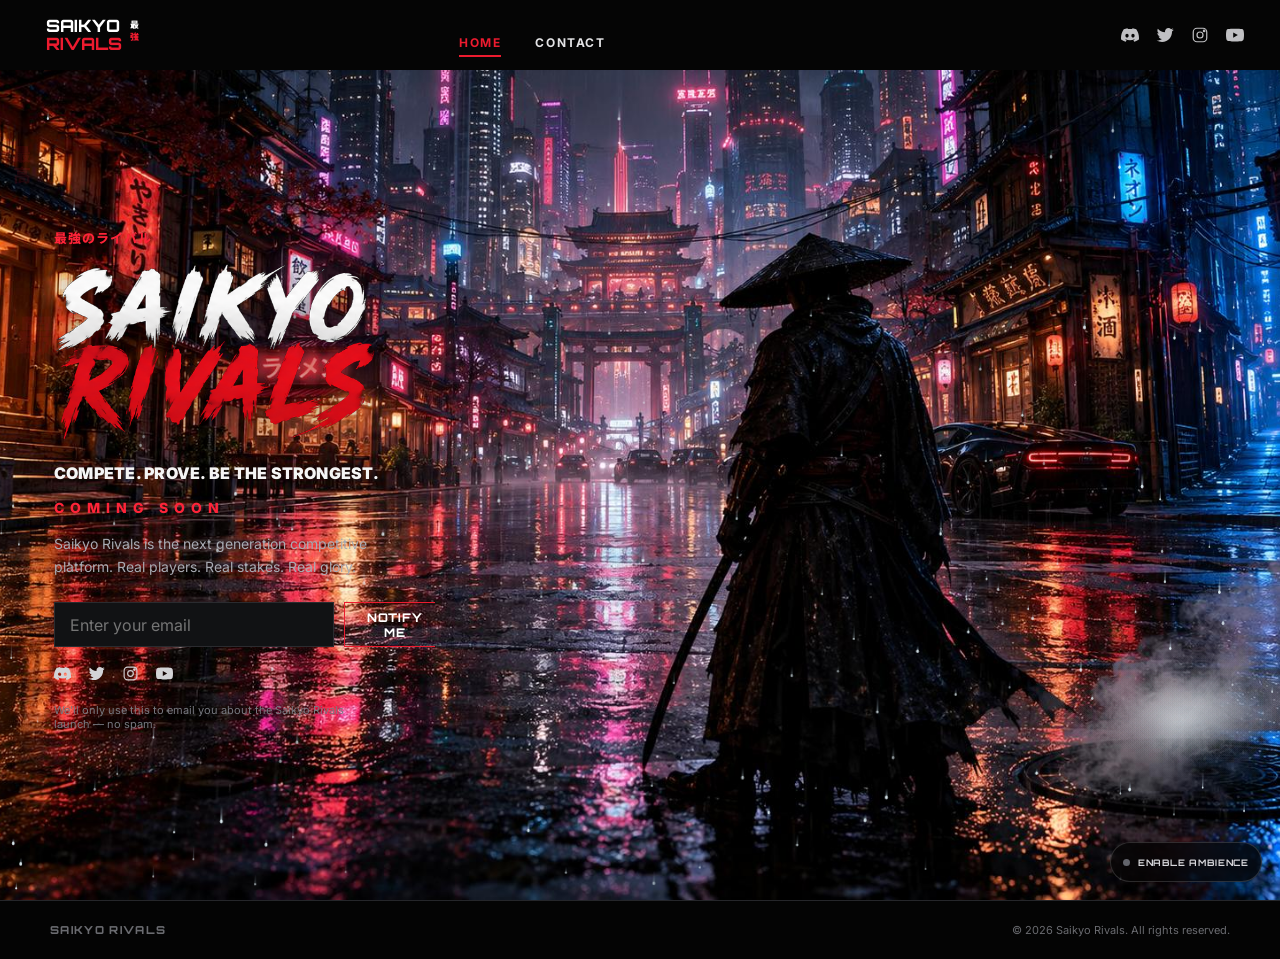
==== commit ac58c4de: "Refine dead neon tube core without dark patch" ====
--- a/index.html
+++ b/index.html
@@ -28,7 +28,7 @@
 .neon-character{position:absolute;top:0;width:25%;height:100%;overflow:visible}
 .neon-glow{position:absolute;inset:-8% -10%;will-change:opacity}
 .neon-glow{opacity:.48;background:radial-gradient(ellipse at 50% 50%,var(--nc) 0%,var(--nc) 31%,transparent 76%);mix-blend-mode:screen;filter:blur(2px) brightness(1.2);transition:opacity 40ms linear}
-.neon-dead-tube{position:absolute;inset:10% 8%;opacity:0;border-radius:38% 42% 40% 44%;background:radial-gradient(ellipse at 50% 50%,rgba(77,18,24,.98) 0%,rgba(65,13,19,.96) 38%,rgba(49,10,15,.88) 58%,transparent 74%);mix-blend-mode:multiply;filter:saturate(.68) brightness(.58);transition:opacity 70ms linear;will-change:opacity}
+.neon-dead-tube{position:absolute;inset:10% 8%;opacity:0;border-radius:38% 42% 40% 44%;background:radial-gradient(ellipse at 50% 50%,rgba(56,11,17,.98) 0%,rgba(60,14,20,.96) 24%,rgba(65,13,19,.96) 38%,rgba(49,10,15,.88) 58%,transparent 74%);mix-blend-mode:multiply;filter:saturate(.72) brightness(.72);transition:opacity 70ms linear;will-change:opacity}
 .neon-character.is-off .neon-glow{opacity:0}.neon-character.is-off .neon-dead-tube{opacity:1}
 .neon-character.is-flickering .neon-glow{animation:neonElectricalFlicker 340ms steps(1,end)}
 .neon-character.is-flickering .neon-dead-tube{animation:neonDeadTubeFlicker 340ms steps(1,end)}
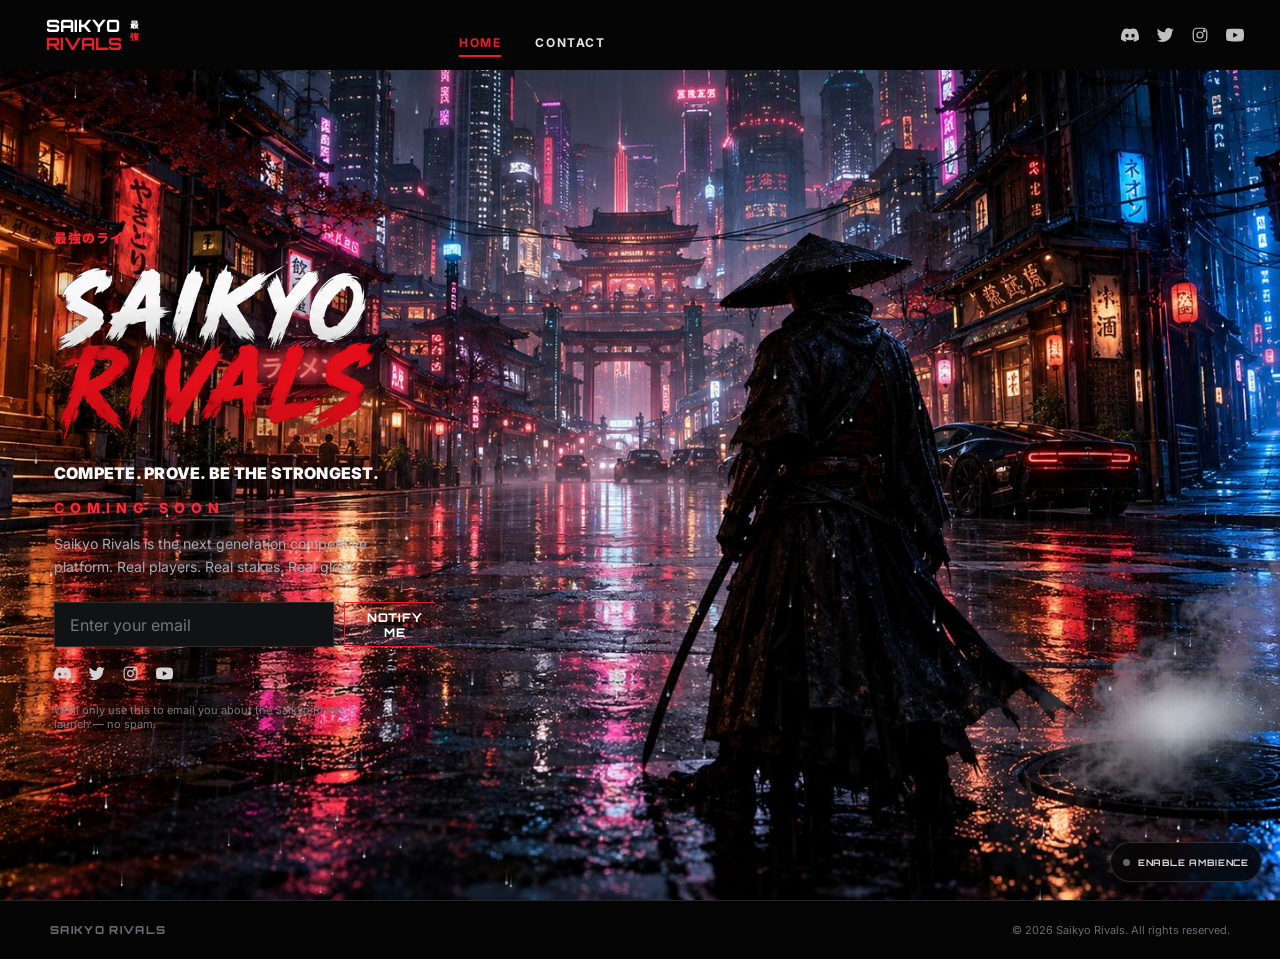
==== commit 57d2a8b6: "Recolour only actual red neon pixels when off" ====
--- a/index.html
+++ b/index.html
@@ -28,10 +28,11 @@
 .neon-character{position:absolute;top:0;width:25%;height:100%;overflow:visible}
 .neon-glow{position:absolute;inset:-8% -10%;will-change:opacity}
 .neon-glow{opacity:.48;background:radial-gradient(ellipse at 50% 50%,var(--nc) 0%,var(--nc) 31%,transparent 76%);mix-blend-mode:screen;filter:blur(2px) brightness(1.2);transition:opacity 40ms linear}
-.neon-dead-tube{position:absolute;inset:10% 8%;opacity:0;border-radius:38% 42% 40% 44%;background:radial-gradient(ellipse at 50% 50%,rgba(56,11,17,.98) 0%,rgba(60,14,20,.96) 24%,rgba(65,13,19,.96) 38%,rgba(49,10,15,.88) 58%,transparent 74%);mix-blend-mode:multiply;filter:saturate(.72) brightness(.72);transition:opacity 70ms linear;will-change:opacity}
-.neon-character.is-off .neon-glow{opacity:0}.neon-character.is-off .neon-dead-tube{opacity:1}
+.neon-filter-defs{position:absolute;width:0;height:0;overflow:hidden}
+.neon-off-image{position:absolute;inset:0;opacity:0;background-image:url("hero-bg.jpg?v=4571c171");background-repeat:no-repeat;filter:url(#live-red-neon-dead);transition:opacity 70ms linear;will-change:opacity}
+.neon-character.is-off .neon-glow{opacity:0}.neon-character.is-off .neon-off-image{opacity:1}
 .neon-character.is-flickering .neon-glow{animation:neonElectricalFlicker 340ms steps(1,end)}
-.neon-character.is-flickering .neon-dead-tube{animation:neonDeadTubeFlicker 340ms steps(1,end)}
+.neon-character.is-flickering .neon-off-image{animation:neonDeadTubeFlicker 340ms steps(1,end)}
 @keyframes neonElectricalFlicker{0%{opacity:.48}10%{opacity:0}18%{opacity:.52}28%{opacity:.04}36%{opacity:.58}47%{opacity:0}54%{opacity:.54}63%{opacity:.08}72%{opacity:.46}100%{opacity:.48}}
 @keyframes neonDeadTubeFlicker{0%,18%,36%,54%,72%,100%{opacity:0}10%,28%,47%{opacity:1}63%{opacity:.78}}
 .hat-drips{position:absolute;z-index:7;left:48%;top:22%;width:28%;height:18%;pointer-events:none}.drip{position:absolute;width:3px;height:13px;border-radius:60% 60% 70% 70%;background:linear-gradient(180deg,rgba(225,244,255,.9),rgba(150,206,235,.22));filter:drop-shadow(0 0 4px rgba(190,230,255,.6));opacity:0}.drip:after{content:"";position:absolute;left:-1px;bottom:-4px;width:5px;height:5px;border-radius:50%;background:rgba(205,238,255,.75)}.d1{left:12%;top:40%;animation:drip 2.7s .2s infinite}.d2{left:32%;top:48%;animation:drip 3.1s 1.1s infinite}.d3{left:53%;top:47%;animation:drip 2.5s 1.8s infinite}.d4{left:75%;top:36%;animation:drip 3.4s .7s infinite}.d5{left:91%;top:25%;animation:drip 2.9s 2s infinite}
@@ -96,11 +97,19 @@
 <section class="right" aria-label="Rain-soaked Neo-Tokyo street with a lone ronin">
 <img class="photo" src="hero-bg.jpg?v=4571c171" alt="A silhouetted ronin in a rain-soaked neon city street">
 <div class="neon-layer" aria-hidden="true">
+  <svg class="neon-filter-defs" aria-hidden="true">
+    <filter id="live-red-neon-dead" x="-10%" y="-10%" width="120%" height="120%" color-interpolation-filters="sRGB">
+      <feColorMatrix in="SourceGraphic" type="matrix" values="0 0 0 0 0  0 0 0 0 0  0 0 0 0 0  1.8 -0.78 -0.78 0 -0.18" result="redOnly"></feColorMatrix>
+      <feComponentTransfer in="redOnly" result="redMask"><feFuncA type="linear" slope="4.2" intercept="-.18"></feFuncA></feComponentTransfer>
+      <feFlood flood-color="#3b0d14" flood-opacity=".98" result="deadRed"></feFlood>
+      <feComposite in="deadRed" in2="redMask" operator="in"></feComposite>
+    </filter>
+  </svg>
 <div class="neon-sign neon-sign--red" data-neon="red-ramen" data-sx="24.15" data-sy="33.35" data-sw="7.10" data-sh="4.35" style="--nc:#ff3a45">
-    <span class="neon-character" style="left:0%"><span class="neon-dead-tube"></span><span class="neon-glow"></span></span>
-    <span class="neon-character" style="left:25%"><span class="neon-dead-tube"></span><span class="neon-glow"></span></span>
-    <span class="neon-character" style="left:50%"><span class="neon-dead-tube"></span><span class="neon-glow"></span></span>
-    <span class="neon-character" style="left:75%"><span class="neon-dead-tube"></span><span class="neon-glow"></span></span>
+    <span class="neon-character" style="left:0%"><span class="neon-off-image"></span><span class="neon-glow"></span></span>
+    <span class="neon-character" style="left:25%"><span class="neon-off-image"></span><span class="neon-glow"></span></span>
+    <span class="neon-character" style="left:50%"><span class="neon-off-image"></span><span class="neon-glow"></span></span>
+    <span class="neon-character" style="left:75%"><span class="neon-off-image"></span><span class="neon-glow"></span></span>
   </div>
 </div>
 
@@ -169,6 +178,13 @@
       const sx=parseFloat(el.dataset.sx)/100,sy=parseFloat(el.dataset.sy)/100,sw=parseFloat(el.dataset.sw)/100,sh=parseFloat(el.dataset.sh)/100;
       const signLeft=offsetX+sx*dw,signTop=offsetY+sy*dh,signWidth=sw*dw,signHeight=sh*dh;
       el.style.left=signLeft+'px';el.style.top=signTop+'px';el.style.width=signWidth+'px';el.style.height=signHeight+'px';
+      el.querySelectorAll('.neon-character').forEach((char,index)=>{
+        const offImage=char.querySelector('.neon-off-image');
+        if(!offImage)return;
+        const charLeft=signLeft+signWidth*(index/4);
+        offImage.style.backgroundSize=dw+'px '+dh+'px';
+        offImage.style.backgroundPosition=(offsetX-charLeft)+'px '+(offsetY-signTop)+'px';
+      });
     });
   }
   const relayoutNeon=()=>requestAnimationFrame(()=>requestAnimationFrame(layoutNeon));
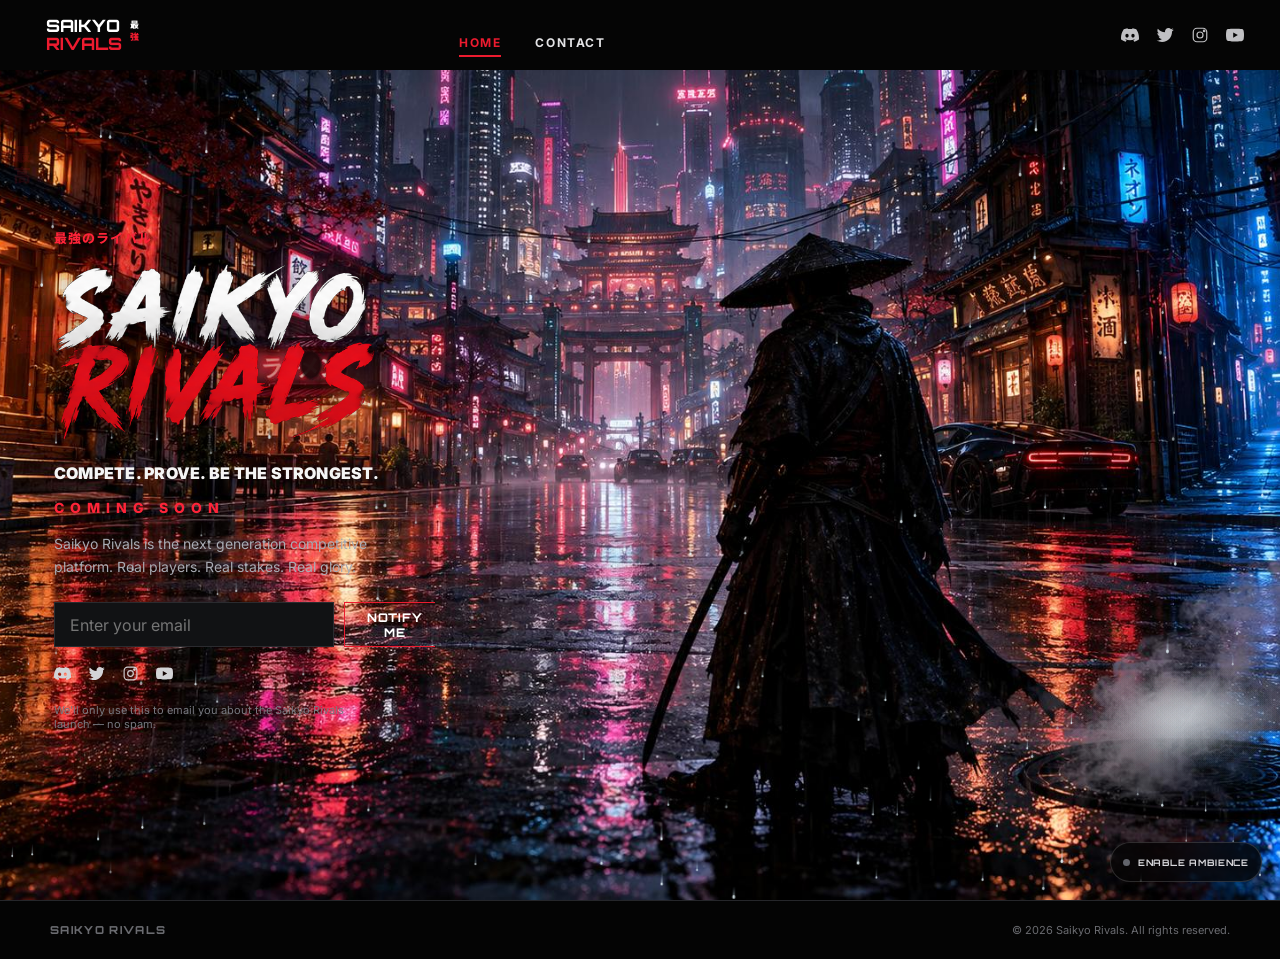
==== commit 751e993a: "Restore approved red neon animation" ====
--- a/index.html
+++ b/index.html
@@ -28,11 +28,10 @@
 .neon-character{position:absolute;top:0;width:25%;height:100%;overflow:visible}
 .neon-glow{position:absolute;inset:-8% -10%;will-change:opacity}
 .neon-glow{opacity:.48;background:radial-gradient(ellipse at 50% 50%,var(--nc) 0%,var(--nc) 31%,transparent 76%);mix-blend-mode:screen;filter:blur(2px) brightness(1.2);transition:opacity 40ms linear}
-.neon-filter-defs{position:absolute;width:0;height:0;overflow:hidden}
-.neon-off-image{position:absolute;inset:0;opacity:0;background-image:url("hero-bg.jpg?v=4571c171");background-repeat:no-repeat;filter:url(#live-red-neon-dead);transition:opacity 70ms linear;will-change:opacity}
-.neon-character.is-off .neon-glow{opacity:0}.neon-character.is-off .neon-off-image{opacity:1}
+.neon-dead-tube{position:absolute;inset:10% 8%;opacity:0;border-radius:38% 42% 40% 44%;background:radial-gradient(ellipse at 50% 50%,rgba(77,18,24,.98) 0%,rgba(65,13,19,.96) 38%,rgba(49,10,15,.88) 58%,transparent 74%);mix-blend-mode:multiply;filter:saturate(.72) brightness(.72);transition:opacity 70ms linear;will-change:opacity}
+.neon-character.is-off .neon-glow{opacity:0}.neon-character.is-off .neon-dead-tube{opacity:1}
 .neon-character.is-flickering .neon-glow{animation:neonElectricalFlicker 340ms steps(1,end)}
-.neon-character.is-flickering .neon-off-image{animation:neonDeadTubeFlicker 340ms steps(1,end)}
+.neon-character.is-flickering .neon-dead-tube{animation:neonDeadTubeFlicker 340ms steps(1,end)}
 @keyframes neonElectricalFlicker{0%{opacity:.48}10%{opacity:0}18%{opacity:.52}28%{opacity:.04}36%{opacity:.58}47%{opacity:0}54%{opacity:.54}63%{opacity:.08}72%{opacity:.46}100%{opacity:.48}}
 @keyframes neonDeadTubeFlicker{0%,18%,36%,54%,72%,100%{opacity:0}10%,28%,47%{opacity:1}63%{opacity:.78}}
 .hat-drips{position:absolute;z-index:7;left:48%;top:22%;width:28%;height:18%;pointer-events:none}.drip{position:absolute;width:3px;height:13px;border-radius:60% 60% 70% 70%;background:linear-gradient(180deg,rgba(225,244,255,.9),rgba(150,206,235,.22));filter:drop-shadow(0 0 4px rgba(190,230,255,.6));opacity:0}.drip:after{content:"";position:absolute;left:-1px;bottom:-4px;width:5px;height:5px;border-radius:50%;background:rgba(205,238,255,.75)}.d1{left:12%;top:40%;animation:drip 2.7s .2s infinite}.d2{left:32%;top:48%;animation:drip 3.1s 1.1s infinite}.d3{left:53%;top:47%;animation:drip 2.5s 1.8s infinite}.d4{left:75%;top:36%;animation:drip 3.4s .7s infinite}.d5{left:91%;top:25%;animation:drip 2.9s 2s infinite}
@@ -97,19 +96,11 @@
 <section class="right" aria-label="Rain-soaked Neo-Tokyo street with a lone ronin">
 <img class="photo" src="hero-bg.jpg?v=4571c171" alt="A silhouetted ronin in a rain-soaked neon city street">
 <div class="neon-layer" aria-hidden="true">
-  <svg class="neon-filter-defs" aria-hidden="true">
-    <filter id="live-red-neon-dead" x="-10%" y="-10%" width="120%" height="120%" color-interpolation-filters="sRGB">
-      <feColorMatrix in="SourceGraphic" type="matrix" values="0 0 0 0 0  0 0 0 0 0  0 0 0 0 0  1.8 -0.78 -0.78 0 -0.18" result="redOnly"></feColorMatrix>
-      <feComponentTransfer in="redOnly" result="redMask"><feFuncA type="linear" slope="4.2" intercept="-.18"></feFuncA></feComponentTransfer>
-      <feFlood flood-color="#3b0d14" flood-opacity=".98" result="deadRed"></feFlood>
-      <feComposite in="deadRed" in2="redMask" operator="in"></feComposite>
-    </filter>
-  </svg>
 <div class="neon-sign neon-sign--red" data-neon="red-ramen" data-sx="24.15" data-sy="33.35" data-sw="7.10" data-sh="4.35" style="--nc:#ff3a45">
-    <span class="neon-character" style="left:0%"><span class="neon-off-image"></span><span class="neon-glow"></span></span>
-    <span class="neon-character" style="left:25%"><span class="neon-off-image"></span><span class="neon-glow"></span></span>
-    <span class="neon-character" style="left:50%"><span class="neon-off-image"></span><span class="neon-glow"></span></span>
-    <span class="neon-character" style="left:75%"><span class="neon-off-image"></span><span class="neon-glow"></span></span>
+    <span class="neon-character" style="left:0%"><span class="neon-dead-tube"></span><span class="neon-glow"></span></span>
+    <span class="neon-character" style="left:25%"><span class="neon-dead-tube"></span><span class="neon-glow"></span></span>
+    <span class="neon-character" style="left:50%"><span class="neon-dead-tube"></span><span class="neon-glow"></span></span>
+    <span class="neon-character" style="left:75%"><span class="neon-dead-tube"></span><span class="neon-glow"></span></span>
   </div>
 </div>
 
@@ -178,13 +169,6 @@
       const sx=parseFloat(el.dataset.sx)/100,sy=parseFloat(el.dataset.sy)/100,sw=parseFloat(el.dataset.sw)/100,sh=parseFloat(el.dataset.sh)/100;
       const signLeft=offsetX+sx*dw,signTop=offsetY+sy*dh,signWidth=sw*dw,signHeight=sh*dh;
       el.style.left=signLeft+'px';el.style.top=signTop+'px';el.style.width=signWidth+'px';el.style.height=signHeight+'px';
-      el.querySelectorAll('.neon-character').forEach((char,index)=>{
-        const offImage=char.querySelector('.neon-off-image');
-        if(!offImage)return;
-        const charLeft=signLeft+signWidth*(index/4);
-        offImage.style.backgroundSize=dw+'px '+dh+'px';
-        offImage.style.backgroundPosition=(offsetX-charLeft)+'px '+(offsetY-signTop)+'px';
-      });
     });
   }
   const relayoutNeon=()=>requestAnimationFrame(()=>requestAnimationFrame(layoutNeon));
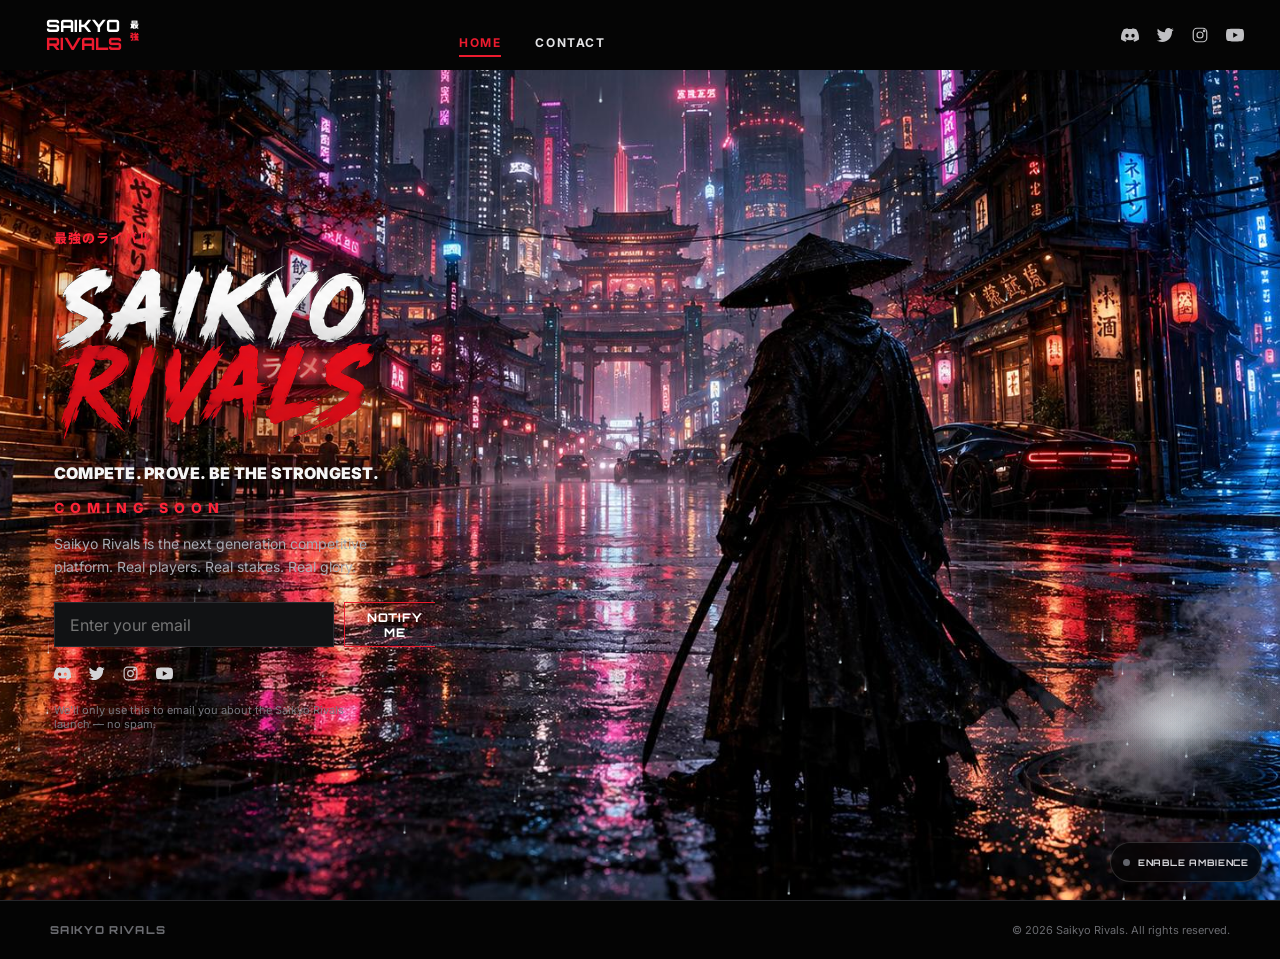
==== commit b72ef5e2: "Remove red neon blackout patch" ====
--- a/index.html
+++ b/index.html
@@ -28,12 +28,12 @@
 .neon-character{position:absolute;top:0;width:25%;height:100%;overflow:visible}
 .neon-glow{position:absolute;inset:-8% -10%;will-change:opacity}
 .neon-glow{opacity:.48;background:radial-gradient(ellipse at 50% 50%,var(--nc) 0%,var(--nc) 31%,transparent 76%);mix-blend-mode:screen;filter:blur(2px) brightness(1.2);transition:opacity 40ms linear}
-.neon-dead-tube{position:absolute;inset:10% 8%;opacity:0;border-radius:38% 42% 40% 44%;background:radial-gradient(ellipse at 50% 50%,rgba(77,18,24,.98) 0%,rgba(65,13,19,.96) 38%,rgba(49,10,15,.88) 58%,transparent 74%);mix-blend-mode:multiply;filter:saturate(.72) brightness(.72);transition:opacity 70ms linear;will-change:opacity}
-.neon-character.is-off .neon-glow{opacity:0}.neon-character.is-off .neon-dead-tube{opacity:1}
+
+.neon-character.is-off .neon-glow{opacity:0}.neon-character.is-off 
 .neon-character.is-flickering .neon-glow{animation:neonElectricalFlicker 340ms steps(1,end)}
-.neon-character.is-flickering .neon-dead-tube{animation:neonDeadTubeFlicker 340ms steps(1,end)}
+.neon-character.is-flickering 
 @keyframes neonElectricalFlicker{0%{opacity:.48}10%{opacity:0}18%{opacity:.52}28%{opacity:.04}36%{opacity:.58}47%{opacity:0}54%{opacity:.54}63%{opacity:.08}72%{opacity:.46}100%{opacity:.48}}
-@keyframes neonDeadTubeFlicker{0%,18%,36%,54%,72%,100%{opacity:0}10%,28%,47%{opacity:1}63%{opacity:.78}}
+10%,28%,47%{opacity:1}63%{opacity:.78}}
 .hat-drips{position:absolute;z-index:7;left:48%;top:22%;width:28%;height:18%;pointer-events:none}.drip{position:absolute;width:3px;height:13px;border-radius:60% 60% 70% 70%;background:linear-gradient(180deg,rgba(225,244,255,.9),rgba(150,206,235,.22));filter:drop-shadow(0 0 4px rgba(190,230,255,.6));opacity:0}.drip:after{content:"";position:absolute;left:-1px;bottom:-4px;width:5px;height:5px;border-radius:50%;background:rgba(205,238,255,.75)}.d1{left:12%;top:40%;animation:drip 2.7s .2s infinite}.d2{left:32%;top:48%;animation:drip 3.1s 1.1s infinite}.d3{left:53%;top:47%;animation:drip 2.5s 1.8s infinite}.d4{left:75%;top:36%;animation:drip 3.4s .7s infinite}.d5{left:91%;top:25%;animation:drip 2.9s 2s infinite}
 @keyframes shimmer{0%{transform:translateX(-1%) scaleY(.96);opacity:.48}100%{transform:translateX(1.5%) scaleY(1.05);opacity:.78}}@keyframes mist{from{transform:translateX(-2%);opacity:.18}to{transform:translateX(4%);opacity:.3}}@keyframes drip{0%,66%{opacity:0;transform:translateY(0) scaleY(.5)}69%{opacity:.9}86%{opacity:.78;transform:translateY(34px) scaleY(1.2)}100%{opacity:0;transform:translateY(48px) scaleY(.8)}}@keyframes flickerA{0%,3%,6%,8%,53%,55%,100%{opacity:.95}4%,7%,54%{opacity:.25}57%{opacity:.6}}@keyframes flickerB{0%,62%,65%,68%,100%{opacity:.9}63%,67%{opacity:.2}69%{opacity:.55}}@keyframes flickerC{0%,74%,77%,100%{opacity:.55}75%{opacity:.1}78%{opacity:.4}}
 @media(max-width:980px){.topbar{grid-template-columns:1fr;height:66px}.brand-mini{padding-left:22px}.nav-wrap{display:none}.hero{grid-template-columns:1fr;min-height:auto}.left{min-height:58svh;padding:44px 24px 48px}.left:after{display:none}.right{height:58svh}.wordmark{width:min(430px,92vw)}.kanji-side,.kanji-big{display:none}.hat-drips{left:47%;top:22%;width:34%}}
@@ -97,10 +97,10 @@
 <img class="photo" src="hero-bg.jpg?v=4571c171" alt="A silhouetted ronin in a rain-soaked neon city street">
 <div class="neon-layer" aria-hidden="true">
 <div class="neon-sign neon-sign--red" data-neon="red-ramen" data-sx="24.15" data-sy="33.35" data-sw="7.10" data-sh="4.35" style="--nc:#ff3a45">
-    <span class="neon-character" style="left:0%"><span class="neon-dead-tube"></span><span class="neon-glow"></span></span>
-    <span class="neon-character" style="left:25%"><span class="neon-dead-tube"></span><span class="neon-glow"></span></span>
-    <span class="neon-character" style="left:50%"><span class="neon-dead-tube"></span><span class="neon-glow"></span></span>
-    <span class="neon-character" style="left:75%"><span class="neon-dead-tube"></span><span class="neon-glow"></span></span>
+    <span class="neon-character" style="left:0%"><span class="neon-glow"></span></span>
+    <span class="neon-character" style="left:25%"><span class="neon-glow"></span></span>
+    <span class="neon-character" style="left:50%"><span class="neon-glow"></span></span>
+    <span class="neon-character" style="left:75%"><span class="neon-glow"></span></span>
   </div>
 </div>
 
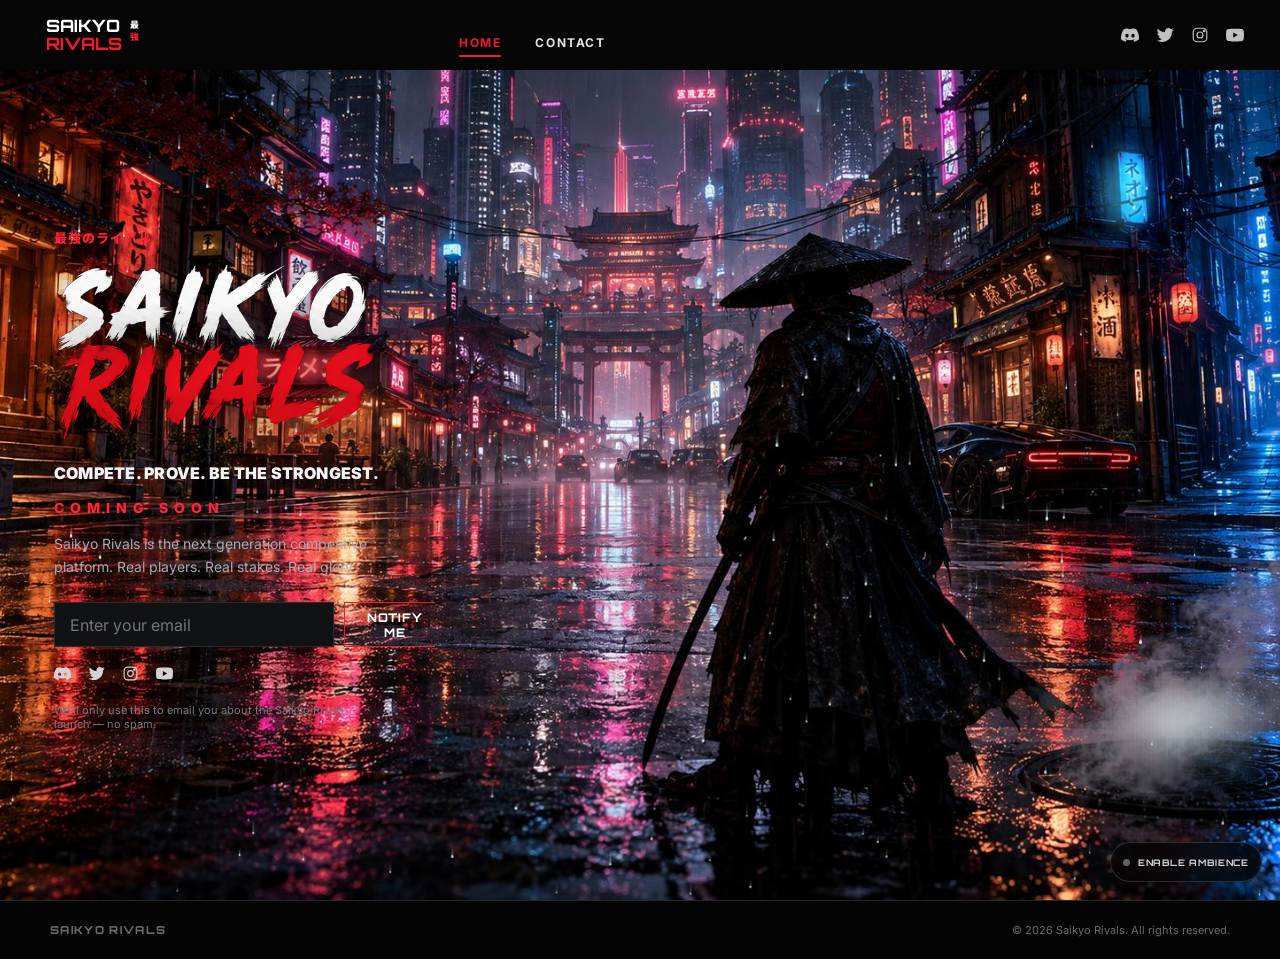
==== commit 00cfce98: "Sync thunder lightning and quicken blue neon" ====
--- a/index.html
+++ b/index.html
@@ -29,6 +29,9 @@
 .neon-glow{position:absolute;inset:-8% -10%;will-change:opacity}
 .neon-glow{opacity:.48;background:radial-gradient(ellipse at 50% 50%,var(--nc) 0%,var(--nc) 31%,transparent 76%);mix-blend-mode:screen;filter:blur(2px) brightness(1.2);transition:opacity 40ms linear}
 
+.neon-sign--blue .neon-glow{inset:-12% -20%;opacity:.38;background:radial-gradient(ellipse at 50% 50%,var(--nc) 0%,var(--nc) 28%,transparent 74%);filter:blur(2px) brightness(1.15)}
+.neon-sign--blue.is-flickering .neon-glow{animation:blueNeonFlicker 340ms steps(1,end)}
+@keyframes blueNeonFlicker{0%{opacity:.38}10%{opacity:.05}18%{opacity:.43}28%{opacity:.08}36%{opacity:.46}47%{opacity:.03}54%{opacity:.41}63%{opacity:.10}72%{opacity:.35}100%{opacity:.38}}
 .neon-character.is-off .neon-glow{opacity:0}.neon-character.is-off 
 .neon-character.is-flickering .neon-glow{animation:neonElectricalFlicker 340ms steps(1,end)}
 .neon-character.is-flickering 
@@ -96,6 +99,7 @@
 <section class="right" aria-label="Rain-soaked Neo-Tokyo street with a lone ronin">
 <img class="photo" src="hero-bg.jpg?v=4571c171" alt="A silhouetted ronin in a rain-soaked neon city street">
 <div class="neon-layer" aria-hidden="true">
+<div class="neon-sign neon-sign--blue" data-neon="blue-japanese" data-effect="blue-flicker" data-sx="81.95" data-sy="9.75" data-sw="3.15" data-sh="9.55" style="--nc:#52cfff"><span class="neon-glow"></span></div>
 <div class="neon-sign neon-sign--red" data-neon="red-ramen" data-sx="24.15" data-sy="33.35" data-sw="7.10" data-sh="4.35" style="--nc:#ff3a45">
     <span class="neon-character" style="left:0%"><span class="neon-glow"></span></span>
     <span class="neon-character" style="left:25%"><span class="neon-glow"></span></span>
@@ -134,24 +138,32 @@
 </script>
 <script>
 (() => {
-  
   const flash = document.querySelector('.right .lightning-flash');
   if (!flash) return;
-  let timer = 0;
+  let timer = 0, resetTimer = 0;
+  const flashNow = () => {
+    if (document.hidden) return;
+    flash.classList.remove('is-flashing','is-double');
+    void flash.offsetWidth;
+    flash.classList.add(Math.random() < .32 ? 'is-double' : 'is-flashing');
+    window.clearTimeout(resetTimer);
+    resetTimer = window.setTimeout(() => flash.classList.remove('is-flashing','is-double'), 950);
+  };
+  document.addEventListener('saikyo-thunder', flashNow);
   const schedule = () => {
     const delay = 9000 + Math.random() * 15000;
     timer = window.setTimeout(() => {
-      flash.classList.remove('is-flashing','is-double');
-      void flash.offsetWidth;
-      flash.classList.add(Math.random() < .32 ? 'is-double' : 'is-flashing');
-      window.setTimeout(() => {
-        flash.classList.remove('is-flashing','is-double');
-        schedule();
-      }, 950);
+      const thunderPlayed = window.saikyoAmbient?.thunder?.() === true;
+      if (!thunderPlayed) flashNow();
+      schedule();
     }, delay);
   };
   schedule();
-  window.addEventListener('pagehide', () => window.clearTimeout(timer), {once:true});
+  window.addEventListener('pagehide', () => {
+    window.clearTimeout(timer);
+    window.clearTimeout(resetTimer);
+    document.removeEventListener('saikyo-thunder', flashNow);
+  }, {once:true});
 })();
 </script>
 <script>
@@ -213,16 +225,28 @@
     await wait(70);
     targets.forEach(char=>char.classList.remove('is-off'));
   }
+  async function blueFlicker(el){
+    window.saikyoAmbient?.neon?.('flicker');
+    el.classList.add('is-flickering');
+    await wait(340);
+    el.classList.remove('is-flickering');
+  }
   function schedule(el){
+    const isBlue=el.dataset.effect==='blue-flicker';
     let firstRun=true;
     const run=async()=>{
-      await wait(firstRun?random(2200,4200):random(9000,24000));
+      await wait(isBlue
+        ?(firstRun?random(1200,2400):random(6000,14000))
+        :(firstRun?random(2200,4200):random(9000,24000)));
       firstRun=false;
       if(document.hidden)return run();
-      const roll=Math.random();
-      if(roll<.65)await characterFailure(el,1);
-      else if(roll<.90)await characterFailure(el,2);
-      else await wholeFailure(el);
+      if(isBlue)await blueFlicker(el);
+      else{
+        const roll=Math.random();
+        if(roll<.65)await characterFailure(el,1);
+        else if(roll<.90)await characterFailure(el,2);
+        else await wholeFailure(el);
+      }
       run();
     };
     run();
@@ -230,7 +254,7 @@
   signs.forEach(schedule);
 })();
 </script>
-<script src="ambient.js?v=10" defer></script>
+<script src="ambient.js?v=11" defer></script>
 <script src="smoke.js?v=10" defer></script>
 <style>
 /* Travel toward East Alley, then blend into its ACTUAL new destination image. */
